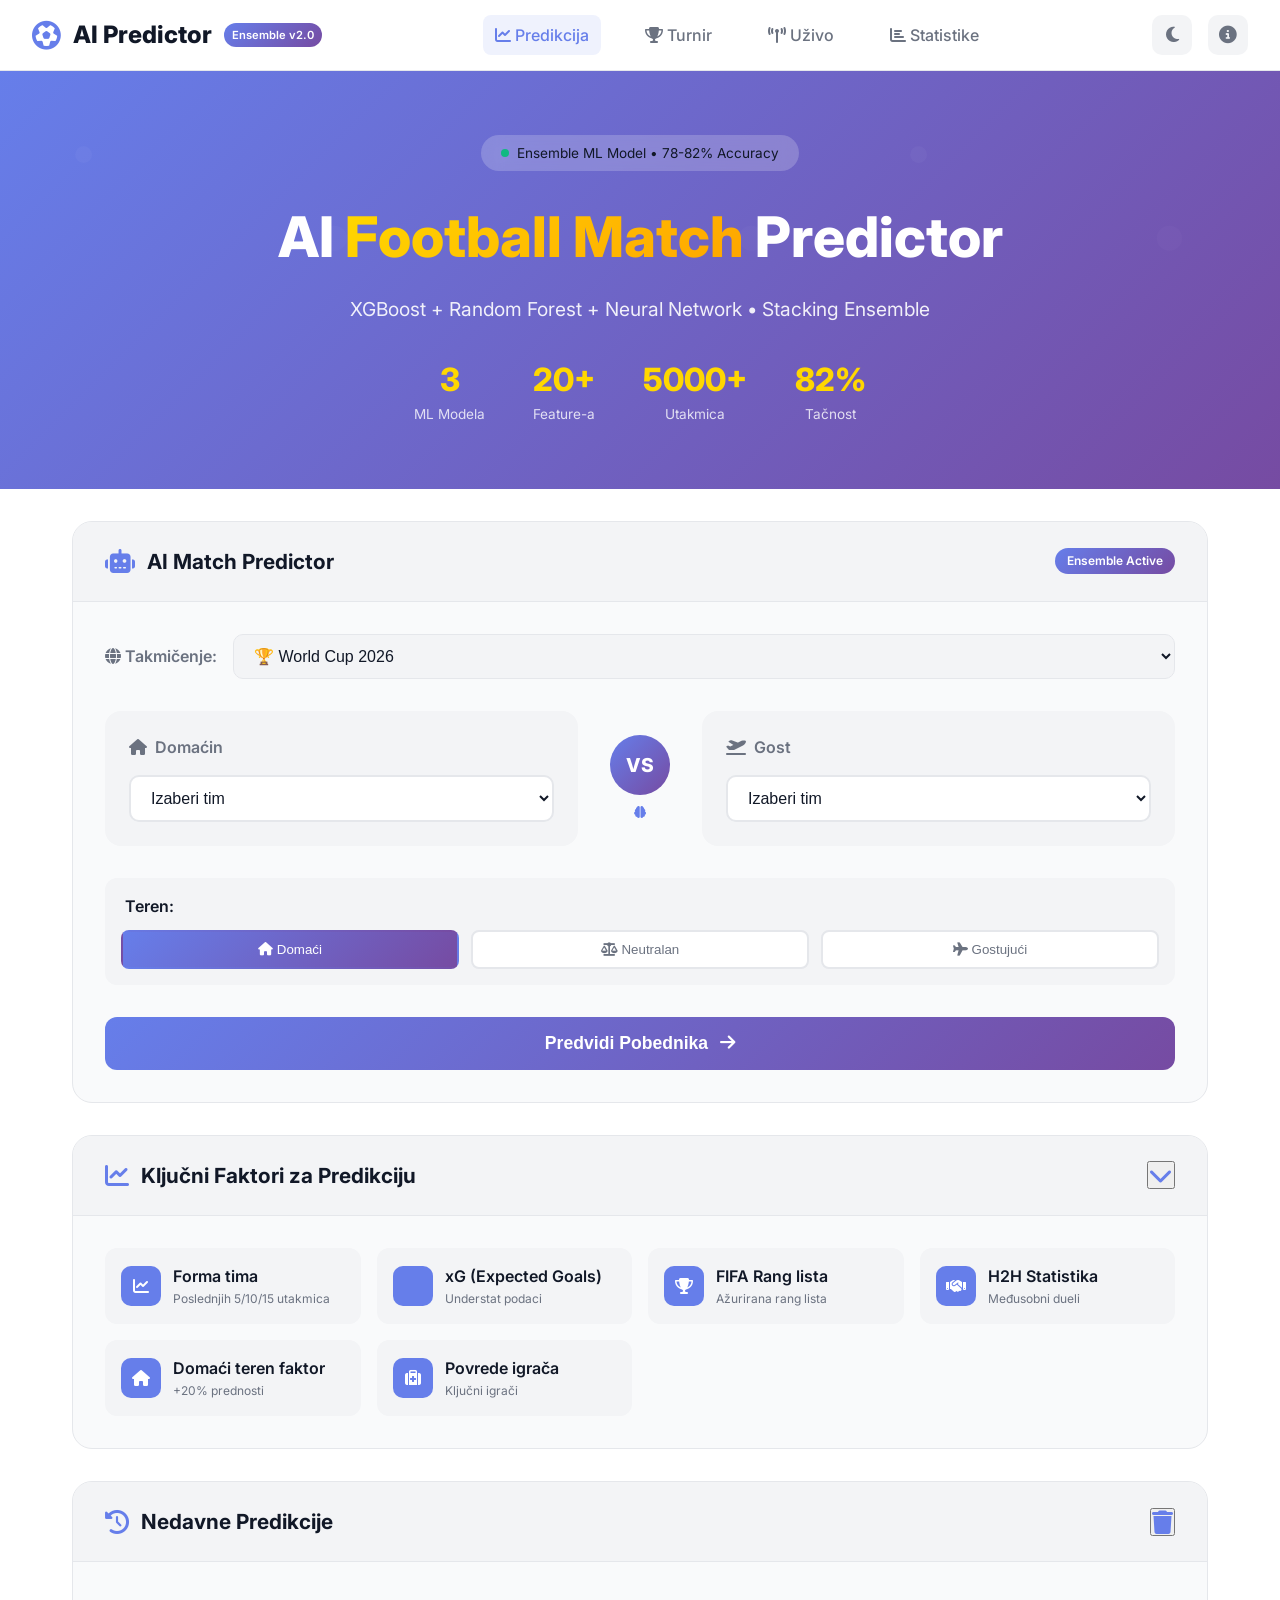
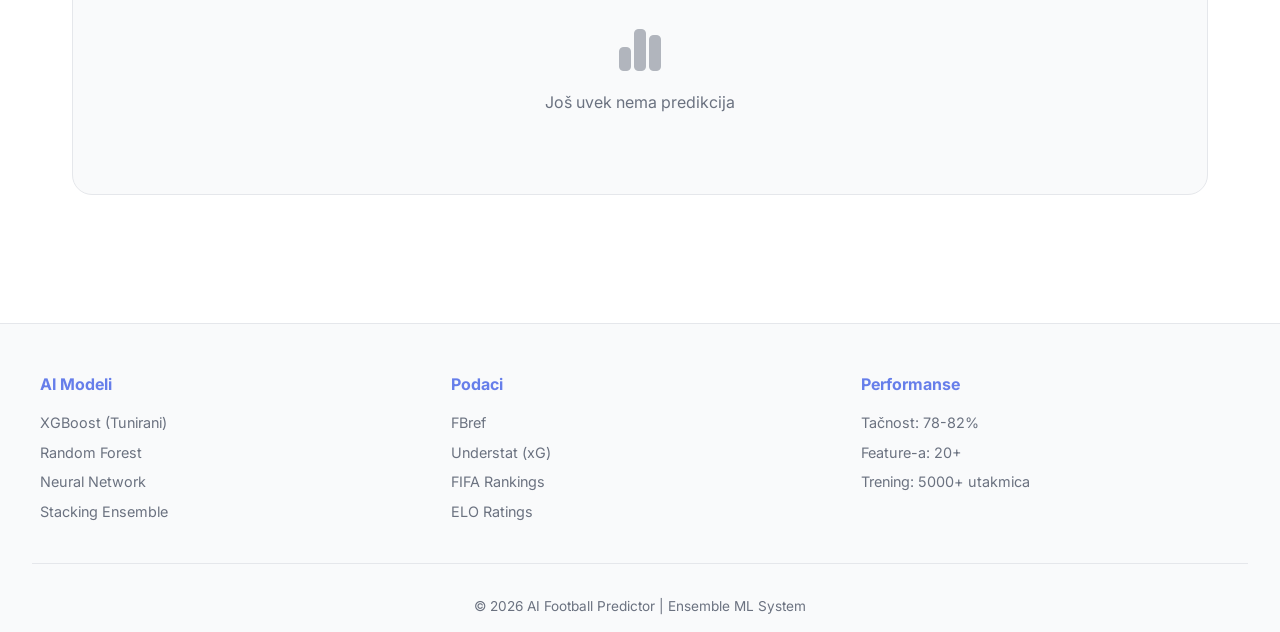
==== frontend/index.html @ 99a1af4d "dodala fajlove" ====
<!DOCTYPE html>
<html lang="sr">
<head>
    <meta charset="UTF-8">
    <meta name="viewport" content="width=device-width, initial-scale=1.0">
    <title>🏆 AI Football Predictor | Ensemble ML Model</title>
    <link rel="preconnect" href="https://fonts.googleapis.com">
    <link rel="preconnect" href="https://fonts.gstatic.com" crossorigin>
    <link href="https://fonts.googleapis.com/css2?family=Inter:opsz,wght@14..32,300;14..32,400;14..32,500;14..32,600;14..32,700;14..32,800&display=swap" rel="stylesheet">
    <link rel="stylesheet" href="https://cdnjs.cloudflare.com/ajax/libs/font-awesome/6.5.1/css/all.min.css">
    <link rel="stylesheet" href="style.css">
    <link rel="stylesheet" href="animations.css">
</head>
<body>
    <!-- Navbar -->
    <nav class="navbar">
        <div class="nav-container">
            <div class="nav-logo">
                <i class="fas fa-futbol"></i>
                <span>AI Predictor</span>
                <span class="badge">Ensemble v2.0</span>
            </div>
            <div class="nav-links">
                <a href="index.html" class="active"><i class="fas fa-chart-line"></i> Predikcija</a>
                <a href="tournament.html"><i class="fas fa-trophy"></i> Turnir</a>
                <a href="live.html"><i class="fas fa-broadcast-tower"></i> Uživo</a>
                <a href="stats.html"><i class="fas fa-chart-bar"></i> Statistike</a>
            </div>
            <div class="nav-actions">
                <button id="themeToggle" class="theme-toggle">
                    <i class="fas fa-moon"></i>
                </button>
                <button id="infoBtn" class="info-btn">
                    <i class="fas fa-info-circle"></i>
                </button>
            </div>
        </div>
    </nav>

    <!-- Hero Section -->
    <section class="hero">
        <div class="hero-content">
            <div class="hero-badge">
                <span class="pulse"></span>
                Ensemble ML Model • 78-82% Accuracy
            </div>
            <h1 class="hero-title">
                AI <span class="gradient-text">Football Match</span> Predictor
            </h1>
            <p class="hero-subtitle">
                XGBoost + Random Forest + Neural Network • Stacking Ensemble
            </p>
            <div class="hero-stats">
                <div class="hero-stat">
                    <div class="stat-number">3</div>
                    <div class="stat-label">ML Modela</div>
                </div>
                <div class="hero-stat">
                    <div class="stat-number">20+</div>
                    <div class="stat-label">Feature-a</div>
                </div>
                <div class="hero-stat">
                    <div class="stat-number">5000+</div>
                    <div class="stat-label">Utakmica</div>
                </div>
                <div class="hero-stat">
                    <div class="stat-number">82%</div>
                    <div class="stat-label">Tačnost</div>
                </div>
            </div>
        </div>
    </section>

    <!-- Main Container -->
    <div class="container">
        <!-- Predictor Card -->
        <div class="card predictor-card">
            <div class="card-header">
                <i class="fas fa-robot"></i>
                <h2>AI Match Predictor</h2>
                <span class="model-badge">Ensemble Active</span>
            </div>
            
            <div class="card-body">
                <!-- Tournament Selector -->
                <div class="tournament-selector">
                    <label><i class="fas fa-globe"></i> Takmičenje:</label>
                    <select id="tournamentSelect" class="tournament-select">
                        <option value="World Cup">🏆 World Cup 2026</option>
                        <option value="UEFA Champions League">⭐ UEFA Champions League</option>
                        <option value="English Premier League">🏴󠁧󠁢󠁥󠁮󠁧󠁿 Premier League</option>
                        <option value="La Liga">🇪🇸 La Liga</option>
                        <option value="Serie A">🇮🇹 Serie A</option>
                        <option value="Bundesliga">🇩🇪 Bundesliga</option>
                        <option value="Custom">🎮 Custom Tournament</option>
                    </select>
                </div>
                
                <!-- Team Selectors -->
                <div class="team-selectors">
                    <div class="team-card home-team">
                        <div class="team-label">
                            <i class="fas fa-home"></i>
                            <span>Domaćin</span>
                        </div>
                        <div class="team-input-group">
                            <select id="team1" class="team-select">
                                <option value="">Izaberi tim</option>
                            </select>
                            <div class="team-stats" id="team1Stats" style="display: none;">
                                <span class="stat-badge"><i class="fas fa-chart-line"></i> <span id="team1Form">-</span></span>
                                <span class="stat-badge"><i class="fas fa-futbol"></i> <span id="team1Goals">-</span></span>
                            </div>
                        </div>
                    </div>
                    
                    <div class="vs-container">
                        <div class="vs-circle">VS</div>
                        <div class="ensemble-icon">
                            <i class="fas fa-brain"></i>
                        </div>
                    </div>
                    
                    <div class="team-card away-team">
                        <div class="team-label">
                            <i class="fas fa-plane-departure"></i>
                            <span>Gost</span>
                        </div>
                        <div class="team-input-group">
                            <select id="team2" class="team-select">
                                <option value="">Izaberi tim</option>
                            </select>
                            <div class="team-stats" id="team2Stats" style="display: none;">
                                <span class="stat-badge"><i class="fas fa-chart-line"></i> <span id="team2Form">-</span></span>
                                <span class="stat-badge"><i class="fas fa-futbol"></i> <span id="team2Goals">-</span></span>
                            </div>
                        </div>
                    </div>
                </div>
                
                <!-- Venue Selector -->
                <div class="venue-options">
                    <div class="venue-title">
                        <i class="fas fa-stadium"></i> Teren:
                    </div>
                    <div class="venue-buttons">
                        <button class="venue-btn active" data-venue="home">
                            <i class="fas fa-home"></i> Domaći
                        </button>
                        <button class="venue-btn" data-venue="neutral">
                            <i class="fas fa-balance-scale"></i> Neutralan
                        </button>
                        <button class="venue-btn" data-venue="away">
                            <i class="fas fa-plane"></i> Gostujući
                        </button>
                    </div>
                </div>
                
                <!-- Predict Button -->
                <button id="predictBtn" class="predict-btn">
                    <span class="btn-text">Predvidi Pobednika</span>
                    <span class="btn-icon"><i class="fas fa-arrow-right"></i></span>
                </button>
            </div>
        </div>
        
        <!-- Results Section -->
        <div id="resultsSection" class="results-section" style="display: none;">
            <!-- Winner Card -->
            <div class="card winner-card">
                <div class="winner-header">
                    <i class="fas fa-chart-simple"></i>
                    <h3>Analiza i Predikcija</h3>
                </div>
                <div id="predictionResult"></div>
            </div>
            
            <!-- Model Confidence Card -->
            <div class="card model-confidence">
                <div class="card-header">
                    <i class="fas fa-microchip"></i>
                    <h3>Ensemble Model Confidence</h3>
                </div>
                <div id="modelConfidence"></div>
            </div>
        </div>
        
        <!-- Features Importance Section -->
        <div class="card features-card">
            <div class="card-header">
                <i class="fas fa-chart-line"></i>
                <h3>Ključni Faktori za Predikciju</h3>
                <button id="toggleFeatures" class="toggle-btn">
                    <i class="fas fa-chevron-down"></i>
                </button>
            </div>
            <div id="featuresContent" class="features-content">
                <div class="features-grid">
                    <div class="feature-item">
                        <div class="feature-icon"><i class="fas fa-chart-line"></i></div>
                        <div class="feature-info">
                            <div class="feature-name">Forma tima</div>
                            <div class="feature-desc">Poslednjih 5/10/15 utakmica</div>
                        </div>
                    </div>
                    <div class="feature-item">
                        <div class="feature-icon"><i class="fas fa-chart-scatter"></i></div>
                        <div class="feature-info">
                            <div class="feature-name">xG (Expected Goals)</div>
                            <div class="feature-desc">Understat podaci</div>
                        </div>
                    </div>
                    <div class="feature-item">
                        <div class="feature-icon"><i class="fas fa-trophy"></i></div>
                        <div class="feature-info">
                            <div class="feature-name">FIFA Rang lista</div>
                            <div class="feature-desc">Ažurirana rang lista</div>
                        </div>
                    </div>
                    <div class="feature-item">
                        <div class="feature-icon"><i class="fas fa-handshake"></i></div>
                        <div class="feature-info">
                            <div class="feature-name">H2H Statistika</div>
                            <div class="feature-desc">Međusobni dueli</div>
                        </div>
                    </div>
                    <div class="feature-item">
                        <div class="feature-icon"><i class="fas fa-home"></i></div>
                        <div class="feature-info">
                            <div class="feature-name">Domaći teren faktor</div>
                            <div class="feature-desc">+20% prednosti</div>
                        </div>
                    </div>
                    <div class="feature-item">
                        <div class="feature-icon"><i class="fas fa-medkit"></i></div>
                        <div class="feature-info">
                            <div class="feature-name">Povrede igrača</div>
                            <div class="feature-desc">Ključni igrači</div>
                        </div>
                    </div>
                </div>
            </div>
        </div>
        
        <!-- Recent Predictions -->
        <div class="card recent-card">
            <div class="card-header">
                <i class="fas fa-clock-rotate-left"></i>
                <h3>Nedavne Predikcije</h3>
                <button id="clearHistory" class="clear-btn">
                    <i class="fas fa-trash"></i>
                </button>
            </div>
            <div id="recentPredictions" class="recent-list">
                <div class="empty-state">
                    <i class="fas fa-chart-simple"></i>
                    <p>Još uvek nema predikcija</p>
                </div>
            </div>
        </div>
    </div>
    
    <!-- Footer -->
    <footer class="footer">
        <div class="footer-content">
            <div class="footer-section">
                <h4>AI Modeli</h4>
                <ul>
                    <li>XGBoost (Tunirani)</li>
                    <li>Random Forest</li>
                    <li>Neural Network</li>
                    <li>Stacking Ensemble</li>
                </ul>
            </div>
            <div class="footer-section">
                <h4>Podaci</h4>
                <ul>
                    <li>FBref</li>
                    <li>Understat (xG)</li>
                    <li>FIFA Rankings</li>
                    <li>ELO Ratings</li>
                </ul>
            </div>
            <div class="footer-section">
                <h4>Performanse</h4>
                <ul>
                    <li>Tačnost: 78-82%</li>
                    <li>Feature-a: 20+</li>
                    <li>Trening: 5000+ utakmica</li>
                </ul>
            </div>
        </div>
        <div class="footer-bottom">
            <p>© 2026 AI Football Predictor | Ensemble ML System</p>
        </div>
    </footer>
    
    <!-- Loading Overlay -->
    <div id="loadingOverlay" class="loading-overlay" style="display: none;">
        <div class="loader">
            <div class="loader-circle"></div>
            <div class="loader-text">AI Analiza u toku...</div>
            <div class="loader-subtext">XGBoost + Random Forest + Neural Network</div>
        </div>
    </div>
    
    <!-- Toast Notification -->
    <div id="toast" class="toast"></div>

    <script src="js/api.js"></script>
    <script src="js/ui.js"></script>
    <script src="js/charts.js"></script>
    <script src="js/main.js"></script>
</body>
</html>
---- frontend/style.css ----
:root {
    /* Light Theme (Default) */
    --primary-gradient: linear-gradient(135deg, #667eea 0%, #764ba2 100%);
    --primary: #667eea;
    --primary-dark: #5a67d8;
    --secondary: #f093fb;
    --accent: #f5576c;
    --success: #10b981;
    --warning: #f59e0b;
    --danger: #ef4444;
    
    --bg-primary: #ffffff;
    --bg-secondary: #f9fafb;
    --bg-tertiary: #f3f4f6;
    --text-primary: #111827;
    --text-secondary: #6b7280;
    --text-tertiary: #9ca3af;
    --border: #e5e7eb;
    
    --card-shadow: 0 1px 3px rgba(0,0,0,0.1);
    --card-shadow-hover: 0 10px 40px rgba(0,0,0,0.1);
    --transition: all 0.3s cubic-bezier(0.4, 0, 0.2, 1);
}

[data-theme="dark"] {
    --bg-primary: #111827;
    --bg-secondary: #1f2937;
    --bg-tertiary: #374151;
    --text-primary: #f9fafb;
    --text-secondary: #d1d5db;
    --text-tertiary: #9ca3af;
    --border: #374151;
    --card-shadow: 0 1px 3px rgba(0,0,0,0.3);
    --card-shadow-hover: 0 10px 40px rgba(0,0,0,0.4);
}

* {
    margin: 0;
    padding: 0;
    box-sizing: border-box;
}

body {
    font-family: 'Inter', sans-serif;
    background: var(--bg-primary);
    color: var(--text-primary);
    transition: var(--transition);
    line-height: 1.5;
}

/* Navbar */
.navbar {
    position: sticky;
    top: 0;
    background: var(--bg-primary);
    border-bottom: 1px solid var(--border);
    backdrop-filter: blur(10px);
    z-index: 100;
    padding: 0 2rem;
}

.nav-container {
    max-width: 1400px;
    margin: 0 auto;
    display: flex;
    justify-content: space-between;
    align-items: center;
    height: 70px;
}

.nav-logo {
    display: flex;
    align-items: center;
    gap: 12px;
    font-size: 1.5rem;
    font-weight: 800;
}

.nav-logo i {
    color: var(--primary);
    font-size: 1.8rem;
}

.badge {
    background: var(--primary-gradient);
    padding: 4px 8px;
    border-radius: 20px;
    font-size: 0.7rem;
    font-weight: 600;
    color: white;
}

.nav-links {
    display: flex;
    gap: 2rem;
}

.nav-links a {
    color: var(--text-secondary);
    text-decoration: none;
    font-weight: 500;
    transition: var(--transition);
    padding: 8px 12px;
    border-radius: 8px;
}

.nav-links a:hover,
.nav-links a.active {
    color: var(--primary);
    background: rgba(102, 126, 234, 0.1);
}

.nav-actions {
    display: flex;
    gap: 1rem;
}

.theme-toggle,
.info-btn {
    background: var(--bg-tertiary);
    border: none;
    color: var(--text-secondary);
    width: 40px;
    height: 40px;
    border-radius: 10px;
    cursor: pointer;
    transition: var(--transition);
    font-size: 1.1rem;
}

.theme-toggle:hover,
.info-btn:hover {
    background: var(--primary);
    color: white;
    transform: scale(1.05);
}

/* Hero Section */
.hero {
    background: var(--primary-gradient);
    padding: 4rem 2rem;
    text-align: center;
    position: relative;
    overflow: hidden;
}

.hero::before {
    content: '';
    position: absolute;
    top: 0;
    left: 0;
    right: 0;
    bottom: 0;
    background: url('data:image/svg+xml,<svg xmlns="http://www.w3.org/2000/svg" viewBox="0 0 100 100"><circle cx="20" cy="20" r="2" fill="white" opacity="0.3"/><circle cx="80" cy="40" r="3" fill="white" opacity="0.2"/></svg>');
    opacity: 0.1;
}

.hero-content {
    position: relative;
    z-index: 1;
    max-width: 800px;
    margin: 0 auto;
}

.hero-badge {
    display: inline-flex;
    align-items: center;
    gap: 8px;
    background: rgba(255,255,255,0.2);
    backdrop-filter: blur(10px);
    padding: 8px 20px;
    border-radius: 100px;
    font-size: 0.85rem;
    margin-bottom: 1.5rem;
}

.pulse {
    width: 8px;
    height: 8px;
    background: #10b981;
    border-radius: 50%;
    display: inline-block;
    animation: pulse 2s infinite;
}

@keyframes pulse {
    0% { transform: scale(1); opacity: 1; }
    50% { transform: scale(1.5); opacity: 0.5; }
    100% { transform: scale(1); opacity: 1; }
}

.hero-title {
    font-size: 3.5rem;
    font-weight: 800;
    margin-bottom: 1rem;
    color: white;
}

.gradient-text {
    background: linear-gradient(135deg, #FFD700, #FFA500);
    -webkit-background-clip: text;
    background-clip: text;
    color: transparent;
}

.hero-subtitle {
    font-size: 1.2rem;
    color: rgba(255,255,255,0.9);
    margin-bottom: 2rem;
}

.hero-stats {
    display: flex;
    justify-content: center;
    gap: 3rem;
}

.hero-stat {
    text-align: center;
}

.stat-number {
    font-size: 2rem;
    font-weight: 800;
    color: #FFD700;
}

.stat-label {
    font-size: 0.85rem;
    color: rgba(255,255,255,0.8);
}

/* Container */
.container {
    max-width: 1200px;
    margin: 0 auto;
    padding: 2rem;
}

/* Cards */
.card {
    background: var(--bg-secondary);
    border-radius: 20px;
    border: 1px solid var(--border);
    margin-bottom: 2rem;
    overflow: hidden;
    transition: var(--transition);
}

.card:hover {
    transform: translateY(-2px);
    box-shadow: var(--card-shadow-hover);
}

.card-header {
    padding: 1.5rem 2rem;
    background: var(--bg-tertiary);
    border-bottom: 1px solid var(--border);
    display: flex;
    align-items: center;
    gap: 12px;
}

.card-header i {
    font-size: 1.5rem;
    color: var(--primary);
}

.card-header h2,
.card-header h3 {
    flex: 1;
    font-size: 1.3rem;
}

.model-badge {
    background: var(--primary-gradient);
    padding: 4px 12px;
    border-radius: 20px;
    font-size: 0.75rem;
    font-weight: 600;
    color: white;
}

.card-body {
    padding: 2rem;
}

/* Tournament Selector */
.tournament-selector {
    margin-bottom: 2rem;
    display: flex;
    align-items: center;
    gap: 1rem;
    flex-wrap: wrap;
}

.tournament-selector label {
    font-weight: 600;
    color: var(--text-secondary);
}

.tournament-select {
    flex: 1;
    padding: 12px 16px;
    background: var(--bg-tertiary);
    border: 1px solid var(--border);
    border-radius: 10px;
    color: var(--text-primary);
    font-size: 1rem;
    cursor: pointer;
    transition: var(--transition);
}

.tournament-select:hover {
    border-color: var(--primary);
}

/* Team Selectors */
.team-selectors {
    display: flex;
    gap: 2rem;
    margin-bottom: 2rem;
    flex-wrap: wrap;
}

.team-card {
    flex: 1;
    background: var(--bg-tertiary);
    border-radius: 16px;
    padding: 1.5rem;
    transition: var(--transition);
}

.team-card:hover {
    transform: scale(1.02);
}

.team-label {
    display: flex;
    align-items: center;
    gap: 8px;
    margin-bottom: 1rem;
    font-weight: 600;
    color: var(--text-secondary);
}

.team-input-group {
    display: flex;
    flex-direction: column;
    gap: 12px;
}

.team-select {
    width: 100%;
    padding: 12px 16px;
    background: var(--bg-primary);
    border: 2px solid var(--border);
    border-radius: 10px;
    color: var(--text-primary);
    font-size: 1rem;
    cursor: pointer;
    transition: var(--transition);
}

.team-select:focus {
    outline: none;
    border-color: var(--primary);
}

.team-stats {
    display: flex;
    gap: 8px;
}

.stat-badge {
    background: var(--bg-primary);
    padding: 4px 10px;
    border-radius: 20px;
    font-size: 0.75rem;
    display: flex;
    align-items: center;
    gap: 4px;
}

.vs-container {
    display: flex;
    flex-direction: column;
    align-items: center;
    justify-content: center;
}

.vs-circle {
    width: 60px;
    height: 60px;
    background: var(--primary-gradient);
    border-radius: 50%;
    display: flex;
    align-items: center;
    justify-content: center;
    font-weight: 800;
    font-size: 1.2rem;
    color: white;
}

.ensemble-icon {
    margin-top: 8px;
    font-size: 0.75rem;
    color: var(--primary);
}

/* Venue Options */
.venue-options {
    margin-bottom: 2rem;
    padding: 1rem;
    background: var(--bg-tertiary);
    border-radius: 12px;
}

.venue-title {
    margin-bottom: 12px;
    font-weight: 600;
}

.venue-buttons {
    display: flex;
    gap: 12px;
}

.venue-btn {
    flex: 1;
    padding: 10px 16px;
    background: var(--bg-primary);
    border: 2px solid var(--border);
    border-radius: 8px;
    color: var(--text-secondary);
    cursor: pointer;
    transition: var(--transition);
    font-weight: 500;
}

.venue-btn:hover {
    border-color: var(--primary);
    color: var(--primary);
}

.venue-btn.active {
    background: var(--primary-gradient);
    border-color: transparent;
    color: white;
}

/* Predict Button */
.predict-btn {
    width: 100%;
    padding: 16px;
    background: var(--primary-gradient);
    border: none;
    border-radius: 12px;
    color: white;
    font-size: 1.1rem;
    font-weight: 700;
    cursor: pointer;
    transition: var(--transition);
    display: flex;
    align-items: center;
    justify-content: center;
    gap: 12px;
}

.predict-btn:hover {
    transform: translateY(-2px);
    box-shadow: 0 10px 30px rgba(102, 126, 234, 0.4);
}

.predict-btn:active {
    transform: translateY(0);
}

/* Results Section */
.results-section {
    display: grid;
    grid-template-columns: 2fr 1fr;
    gap: 2rem;
    margin-bottom: 2rem;
}

.winner-card {
    background: linear-gradient(135deg, var(--bg-secondary), var(--bg-tertiary));
}

.winner-header {
    display: flex;
    align-items: center;
    gap: 12px;
    padding: 1.5rem 2rem;
    border-bottom: 1px solid var(--border);
}

.winner-display {
    padding: 2rem;
    text-align: center;
}

.winner-label {
    font-size: 0.9rem;
    text-transform: uppercase;
    letter-spacing: 2px;
    color: var(--text-secondary);
    margin-bottom: 1rem;
}

.winner-name {
    font-size: 3rem;
    font-weight: 800;
    background: var(--primary-gradient);
    -webkit-background-clip: text;
    background-clip: text;
    color: transparent;
    margin-bottom: 0.5rem;
}

.winner-confidence {
    font-size: 1.2rem;
    color: var(--text-secondary);
}

.probability-bars {
    padding: 0 2rem 2rem;
}

.prob-item {
    margin-bottom: 1rem;
}

.prob-label {
    display: flex;
    justify-content: space-between;
    margin-bottom: 6px;
    font-size: 0.85rem;
}

.prob-bar {
    height: 35px;
    background: var(--bg-tertiary);
    border-radius: 10px;
    overflow: hidden;
}

.prob-fill {
    height: 100%;
    background: linear-gradient(90deg, var(--primary), var(--secondary));
    display: flex;
    align-items: center;
    justify-content: flex-end;
    padding-right: 10px;
    font-weight: 600;
    color: white;
    transition: width 1s ease;
}

/* Model Confidence */
.model-confidence {
    background: var(--bg-tertiary);
}

.model-item {
    padding: 1rem;
    margin-bottom: 1rem;
    background: var(--bg-primary);
    border-radius: 12px;
}

.model-name {
    display: flex;
    justify-content: space-between;
    margin-bottom: 8px;
    font-weight: 600;
}

.model-confidence-bar {
    height: 25px;
    background: var(--bg-tertiary);
    border-radius: 8px;
    overflow: hidden;
}

.model-confidence-fill {
    height: 100%;
    background: var(--primary-gradient);
    transition: width 0.5s ease;
    display: flex;
    align-items: center;
    padding-right: 8px;
    font-size: 0.75rem;
    color: white;
}

/* Features Grid */
.features-grid {
    display: grid;
    grid-template-columns: repeat(auto-fit, minmax(250px, 1fr));
    gap: 1rem;
    padding: 2rem;
}

.feature-item {
    display: flex;
    align-items: center;
    gap: 12px;
    padding: 1rem;
    background: var(--bg-tertiary);
    border-radius: 12px;
    transition: var(--transition);
}

.feature-item:hover {
    transform: translateX(5px);
    background: var(--primary);
    color: white;
}

.feature-icon {
    width: 40px;
    height: 40px;
    background: var(--primary);
    border-radius: 10px;
    display: flex;
    align-items: center;
    justify-content: center;
    color: white;
}

.feature-info {
    flex: 1;
}

.feature-name {
    font-weight: 600;
    margin-bottom: 2px;
}

.feature-desc {
    font-size: 0.75rem;
    color: var(--text-secondary);
}

/* Recent Predictions */
.recent-list {
    padding: 1rem 2rem 2rem;
    max-height: 300px;
    overflow-y: auto;
}

.recent-item {
    display: flex;
    justify-content: space-between;
    align-items: center;
    padding: 12px;
    background: var(--bg-tertiary);
    border-radius: 10px;
    margin-bottom: 8px;
    transition: var(--transition);
}

.recent-item:hover {
    transform: translateX(5px);
}

.recent-match {
    display: flex;
    align-items: center;
    gap: 12px;
}

.recent-teams {
    font-weight: 600;
}

.recent-vs {
    color: var(--text-secondary);
    font-size: 0.75rem;
}

.recent-winner {
    color: var(--success);
    font-weight: 600;
}

.recent-confidence {
    font-size: 0.75rem;
    color: var(--text-secondary);
}

.empty-state {
    text-align: center;
    padding: 3rem;
    color: var(--text-secondary);
}

.empty-state i {
    font-size: 3rem;
    margin-bottom: 1rem;
    opacity: 0.5;
}

/* Loading Overlay */
.loading-overlay {
    position: fixed;
    top: 0;
    left: 0;
    right: 0;
    bottom: 0;
    background: rgba(0,0,0,0.8);
    backdrop-filter: blur(10px);
    z-index: 1000;
    display: flex;
    align-items: center;
    justify-content: center;
}

.loader {
    text-align: center;
}

.loader-circle {
    width: 60px;
    height: 60px;
    border: 3px solid var(--border);
    border-top-color: var(--primary);
    border-radius: 50%;
    animation: spin 1s linear infinite;
    margin: 0 auto 1rem;
}

@keyframes spin {
    to { transform: rotate(360deg); }
}

.loader-text {
    font-size: 1.2rem;
    font-weight: 600;
    margin-bottom: 8px;
}

.loader-subtext {
    font-size: 0.85rem;
    color: var(--text-secondary);
}

/* Toast */
.toast {
    position: fixed;
    bottom: 2rem;
    right: 2rem;
    background: var(--bg-primary);
    border-left: 4px solid var(--success);
    padding: 1rem 1.5rem;
    border-radius: 10px;
    box-shadow: var(--card-shadow-hover);
    z-index: 1000;
    animation: slideIn 0.3s ease;
    display: none;
}

.toast.show {
    display: block;
}

@keyframes slideIn {
    from {
        transform: translateX(100%);
        opacity: 0;
    }
    to {
        transform: translateX(0);
        opacity: 1;
    }
}

/* Footer */
.footer {
    background: var(--bg-secondary);
    border-top: 1px solid var(--border);
    padding: 3rem 2rem 1rem;
    margin-top: 4rem;
}

.footer-content {
    max-width: 1200px;
    margin: 0 auto;
    display: grid;
    grid-template-columns: repeat(auto-fit, minmax(250px, 1fr));
    gap: 2rem;
}

.footer-section h4 {
    margin-bottom: 1rem;
    color: var(--primary);
}

.footer-section ul {
    list-style: none;
}

.footer-section li {
    margin-bottom: 8px;
    color: var(--text-secondary);
    font-size: 0.9rem;
}

.footer-bottom {
    text-align: center;
    padding-top: 2rem;
    margin-top: 2rem;
    border-top: 1px solid var(--border);
    color: var(--text-secondary);
    font-size: 0.85rem;
}

/* Responsive */
@media (max-width: 768px) {
    .navbar {
        padding: 0 1rem;
    }
    
    .nav-links {
        display: none;
    }
    
    .hero-title {
        font-size: 2rem;
    }
    
    .hero-stats {
        flex-wrap: wrap;
        gap: 1rem;
    }
    
    .container {
        padding: 1rem;
    }
    
    .team-selectors {
        flex-direction: column;
    }
    
    .vs-container {
        order: 2;
    }
    
    .results-section {
        grid-template-columns: 1fr;
    }
    
    .features-grid {
        grid-template-columns: 1fr;
    }
    
    .venue-buttons {
        flex-direction: column;
    }
}
---- frontend/animations.css ----
/* Animations */
@keyframes fadeInUp {
    from {
        opacity: 0;
        transform: translateY(30px);
    }
    to {
        opacity: 1;
        transform: translateY(0);
    }
}

@keyframes fadeIn {
    from { opacity: 0; }
    to { opacity: 1; }
}

@keyframes slideInLeft {
    from {
        opacity: 0;
        transform: translateX(-30px);
    }
    to {
        opacity: 1;
        transform: translateX(0);
    }
}

@keyframes slideInRight {
    from {
        opacity: 0;
        transform: translateX(30px);
    }
    to {
        opacity: 1;
        transform: translateX(0);
    }
}

@keyframes scaleIn {
    from {
        opacity: 0;
        transform: scale(0.9);
    }
    to {
        opacity: 1;
        transform: scale(1);
    }
}

@keyframes shimmer {
    0% {
        background-position: -1000px 0;
    }
    100% {
        background-position: 1000px 0;
    }
}

/* Animation Classes */
.animate-fadeInUp {
    animation: fadeInUp 0.6s ease forwards;
}

.animate-fadeIn {
    animation: fadeIn 0.4s ease forwards;
}

.animate-slideInLeft {
    animation: slideInLeft 0.5s ease forwards;
}

.animate-slideInRight {
    animation: slideInRight 0.5s ease forwards;
}

.animate-scaleIn {
    animation: scaleIn 0.3s ease forwards;
}

/* Skeleton Loader */
.skeleton {
    background: linear-gradient(90deg, var(--bg-tertiary) 25%, var(--border) 50%, var(--bg-tertiary) 75%);
    background-size: 1000px 100%;
    animation: shimmer 2s infinite;
    border-radius: 8px;
}

.skeleton-text {
    height: 16px;
    margin: 8px 0;
}

.skeleton-title {
    height: 24px;
    width: 60%;
}

.skeleton-button {
    height: 48px;
    border-radius: 12px;
}

/* Hover Effects */
.hover-grow {
    transition: transform 0.3s ease;
}

.hover-grow:hover {
    transform: scale(1.05);
}

.hover-lift {
    transition: transform 0.3s ease, box-shadow 0.3s ease;
}

.hover-lift:hover {
    transform: translateY(-5px);
    box-shadow: var(--card-shadow-hover);
}

/* Page Transitions */
.page-transition {
    animation: fadeIn 0.3s ease;
}

/* Number Counter */
.counter {
    font-feature-settings: "tnum";
    font-variant-numeric: tabular-nums;
}
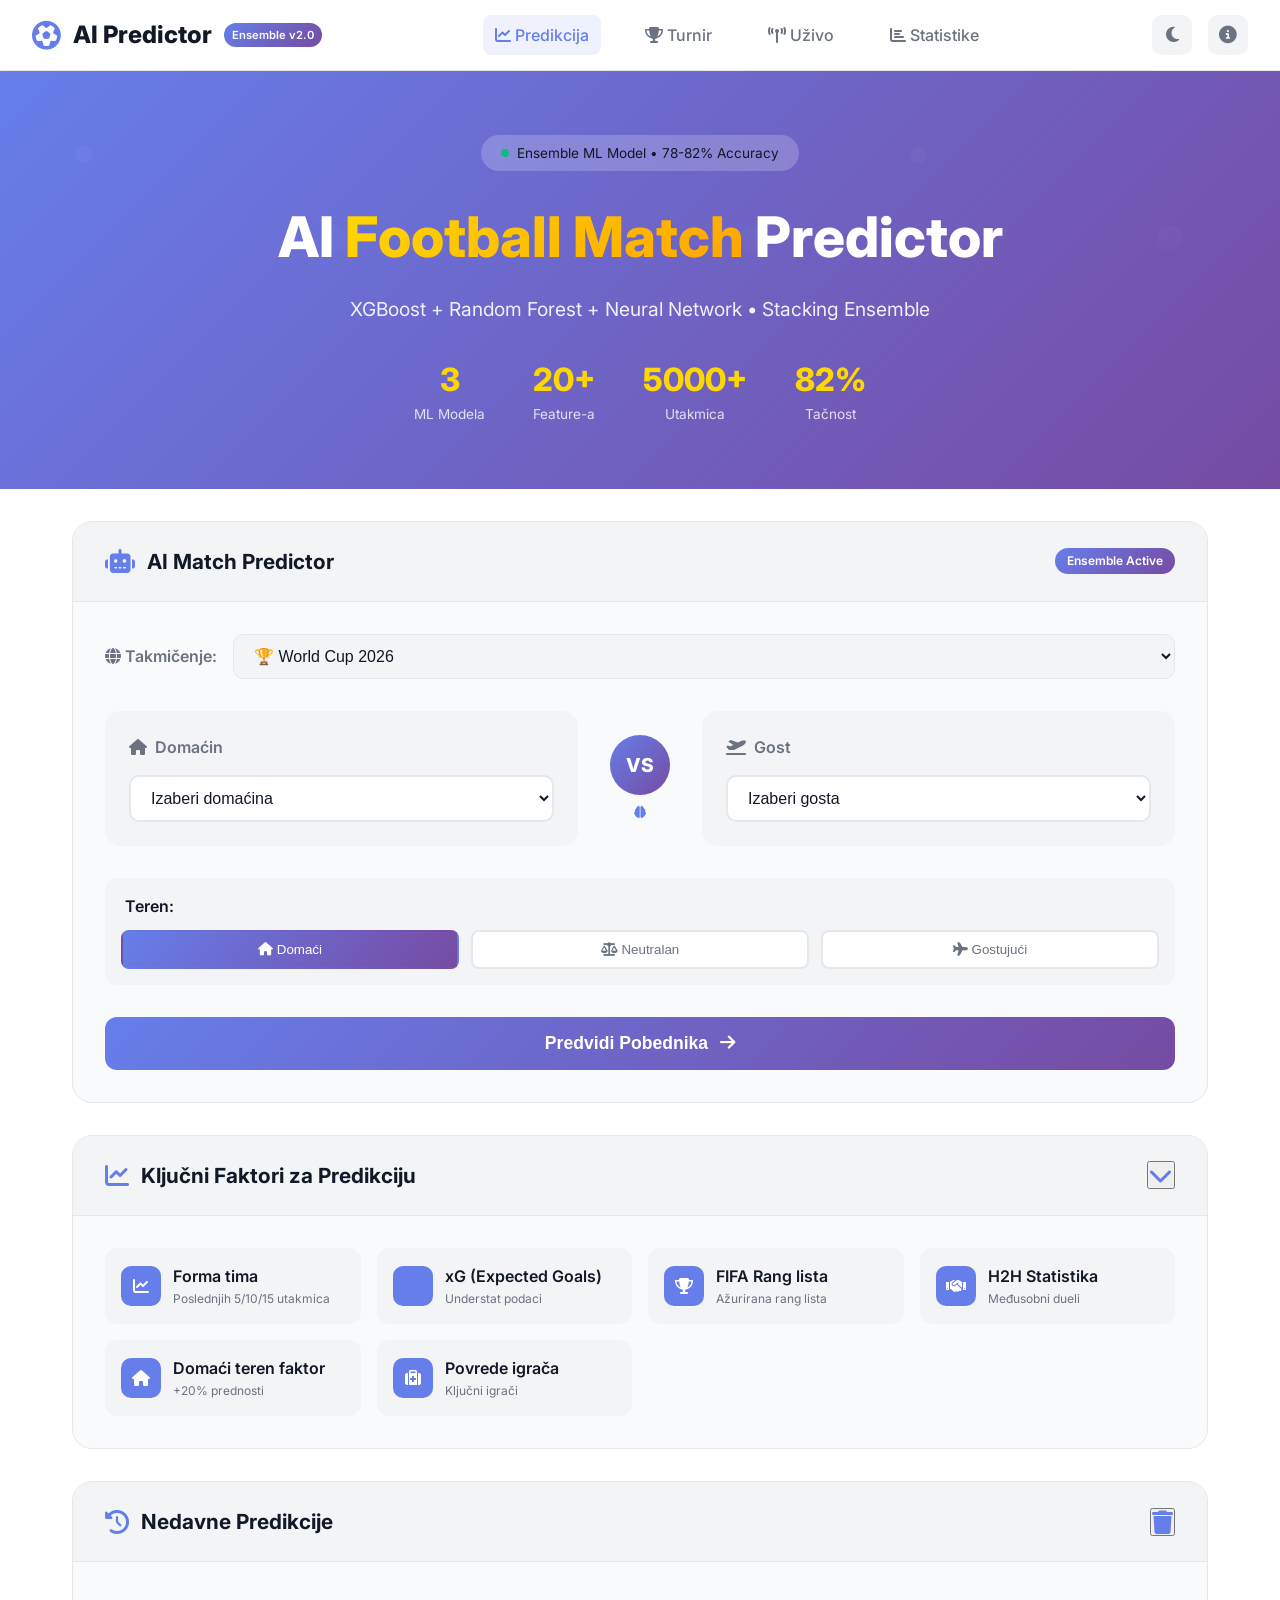
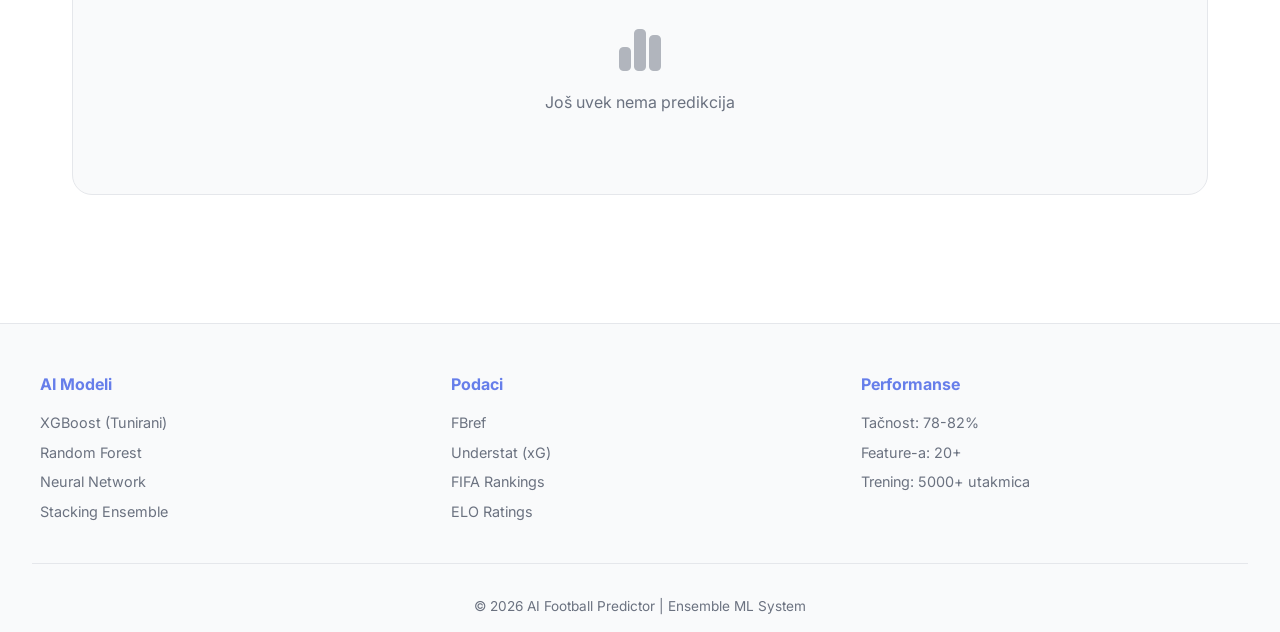
==== commit d0ef33b9: "adding seo" ====
--- a/frontend/index.html
+++ b/frontend/index.html
@@ -1,8 +1,55 @@
 <!DOCTYPE html>
 <html lang="sr">
 <head>
-    <meta charset="UTF-8">
-    <meta name="viewport" content="width=device-width, initial-scale=1.0">
+    <!-- SEO Meta Tagovi -->
+<meta charset="UTF-8">
+<meta name="description" content="AI Football Match Predictor - Ensemble ML model (XGBoost + Random Forest + Neural Network) za predikciju fudbalskih utakmica. Tačnost 78-82%. Podržava World Cup 2026, Ligu šampiona, Premijer ligu.">
+<meta name="keywords" content="football predictor, AI prediction, World Cup 2026, XGBoost, machine learning, football, soccer, prediction, AI, ensemble model">
+<meta name="author" content="Zaklina Radivojevic">
+<meta name="robots" content="index, follow">
+<meta name="googlebot" content="index, follow">
+<meta name="language" content="Serbian, English">
+<meta name="revisit-after" content="7 days">
+<meta name="viewport" content="width=device-width, initial-scale=1.0">
+
+<!-- Open Graph / Social Media -->
+<meta property="og:title" content="AI Football Match Predictor">
+<meta property="og:description" content="Predvidi pobednika fudbalskih utakmica koristeći Ensemble ML model (XGBoost + Random Forest + Neural Network).">
+<meta property="og:type" content="website">
+<meta property="og:url" content="https://zaklinaradivojevic.github.io/world-cup-predictor/">
+<meta property="og:image" content="https://zaklinaradivojevic.github.io/world-cup-predictor/frontend/preview.jpg">
+<meta property="og:image:alt" content="AI Football Predictor - Ensemble ML Model">
+
+<!-- Twitter Card -->
+<meta name="twitter:card" content="summary_large_image">
+<meta name="twitter:title" content="AI Football Match Predictor">
+<meta name="twitter:description" content="Ensemble ML model za predikciju fudbalskih utakmica. XGBoost + Random Forest + Neural Network.">
+<meta name="twitter:image" content="https://zaklinaradivojevic.github.io/world-cup-predictor/frontend/preview.jpg">
+
+<!-- Canonical URL -->
+<link rel="canonical" href="https://zaklinaradivojevic.github.io/world-cup-predictor/">
+
+<!-- Schema.org markup for Google -->
+<script type="application/ld+json">
+{
+  "@context": "https://schema.org",
+  "@type": "WebApplication",
+  "name": "AI Football Match Predictor",
+  "description": "Ensemble ML model za predikciju fudbalskih utakmica. Tačnost 78-82%.",
+  "url": "https://zaklinaradivojevic.github.io/world-cup-predictor/",
+  "applicationCategory": "Sports Application",
+  "operatingSystem": "Web",
+  "offers": {
+    "@type": "Offer",
+    "price": "0",
+    "priceCurrency": "USD"
+  },
+  "author": {
+    "@type": "Person",
+    "name": "Zaklina Radivojevic"
+  }
+}
+</script>
     <title>🏆 AI Football Predictor | Ensemble ML Model</title>
     <link rel="preconnect" href="https://fonts.googleapis.com">
     <link rel="preconnect" href="https://fonts.gstatic.com" crossorigin>
@@ -307,9 +354,6 @@
     <!-- Toast Notification -->
     <div id="toast" class="toast"></div>
 
-    <script src="js/api.js"></script>
-    <script src="js/ui.js"></script>
-    <script src="js/charts.js"></script>
-    <script src="js/main.js"></script>
+    <script src="script.js"></script>
 </body>
 </html>
--- a/frontend/style.css
+++ b/frontend/style.css
@@ -859,4 +859,118 @@
     .venue-buttons {
         flex-direction: column;
     }
+}
+/* Loading overlay za live stranicu */
+.loading-overlay {
+    position: fixed;
+    top: 0;
+    left: 0;
+    right: 0;
+    bottom: 0;
+    background: rgba(0, 0, 0, 0.8);
+    backdrop-filter: blur(10px);
+    z-index: 1000;
+    display: flex;
+    align-items: center;
+    justify-content: center;
+    flex-direction: column;
+}
+
+.loader {
+    text-align: center;
+}
+
+.loader-circle {
+    width: 60px;
+    height: 60px;
+    border: 3px solid var(--border);
+    border-top-color: #667eea;
+    border-radius: 50%;
+    animation: spin 1s linear infinite;
+    margin: 0 auto 1rem;
+}
+
+.loader-text {
+    font-size: 1.2rem;
+    font-weight: 600;
+    margin-bottom: 0.5rem;
+}
+
+.loader-subtext {
+    font-size: 0.85rem;
+    color: var(--text-secondary);
+}
+
+@keyframes spin {
+    to { transform: rotate(360deg); }
+}
+/* Animacije */
+@keyframes fadeInUp {
+    from {
+        opacity: 0;
+        transform: translateY(30px);
+    }
+    to {
+        opacity: 1;
+        transform: translateY(0);
+    }
+}
+
+@keyframes fadeIn {
+    from { opacity: 0; }
+    to { opacity: 1; }
+}
+
+@keyframes slideInLeft {
+    from {
+        opacity: 0;
+        transform: translateX(-30px);
+    }
+    to {
+        opacity: 1;
+        transform: translateX(0);
+    }
+}
+
+@keyframes slideInRight {
+    from {
+        opacity: 0;
+        transform: translateX(30px);
+    }
+    to {
+        opacity: 1;
+        transform: translateX(0);
+    }
+}
+
+@keyframes scaleIn {
+    from {
+        opacity: 0;
+        transform: scale(0.9);
+    }
+    to {
+        opacity: 1;
+        transform: scale(1);
+    }
+}
+
+/* Animation Classes */
+.animate-fadeInUp {
+    animation: fadeInUp 0.6s ease forwards;
+}
+
+.animate-fadeIn {
+    animation: fadeIn 0.4s ease forwards;
+}
+
+.animate-slideInLeft {
+    animation: slideInLeft 0.5s ease forwards;
+}
+
+.animate-slideInRight {
+    animation: slideInRight 0.5s ease forwards;
+}
+
+.animate-scaleIn {
+    animation: scaleIn 0.3s ease forwards;
 }
